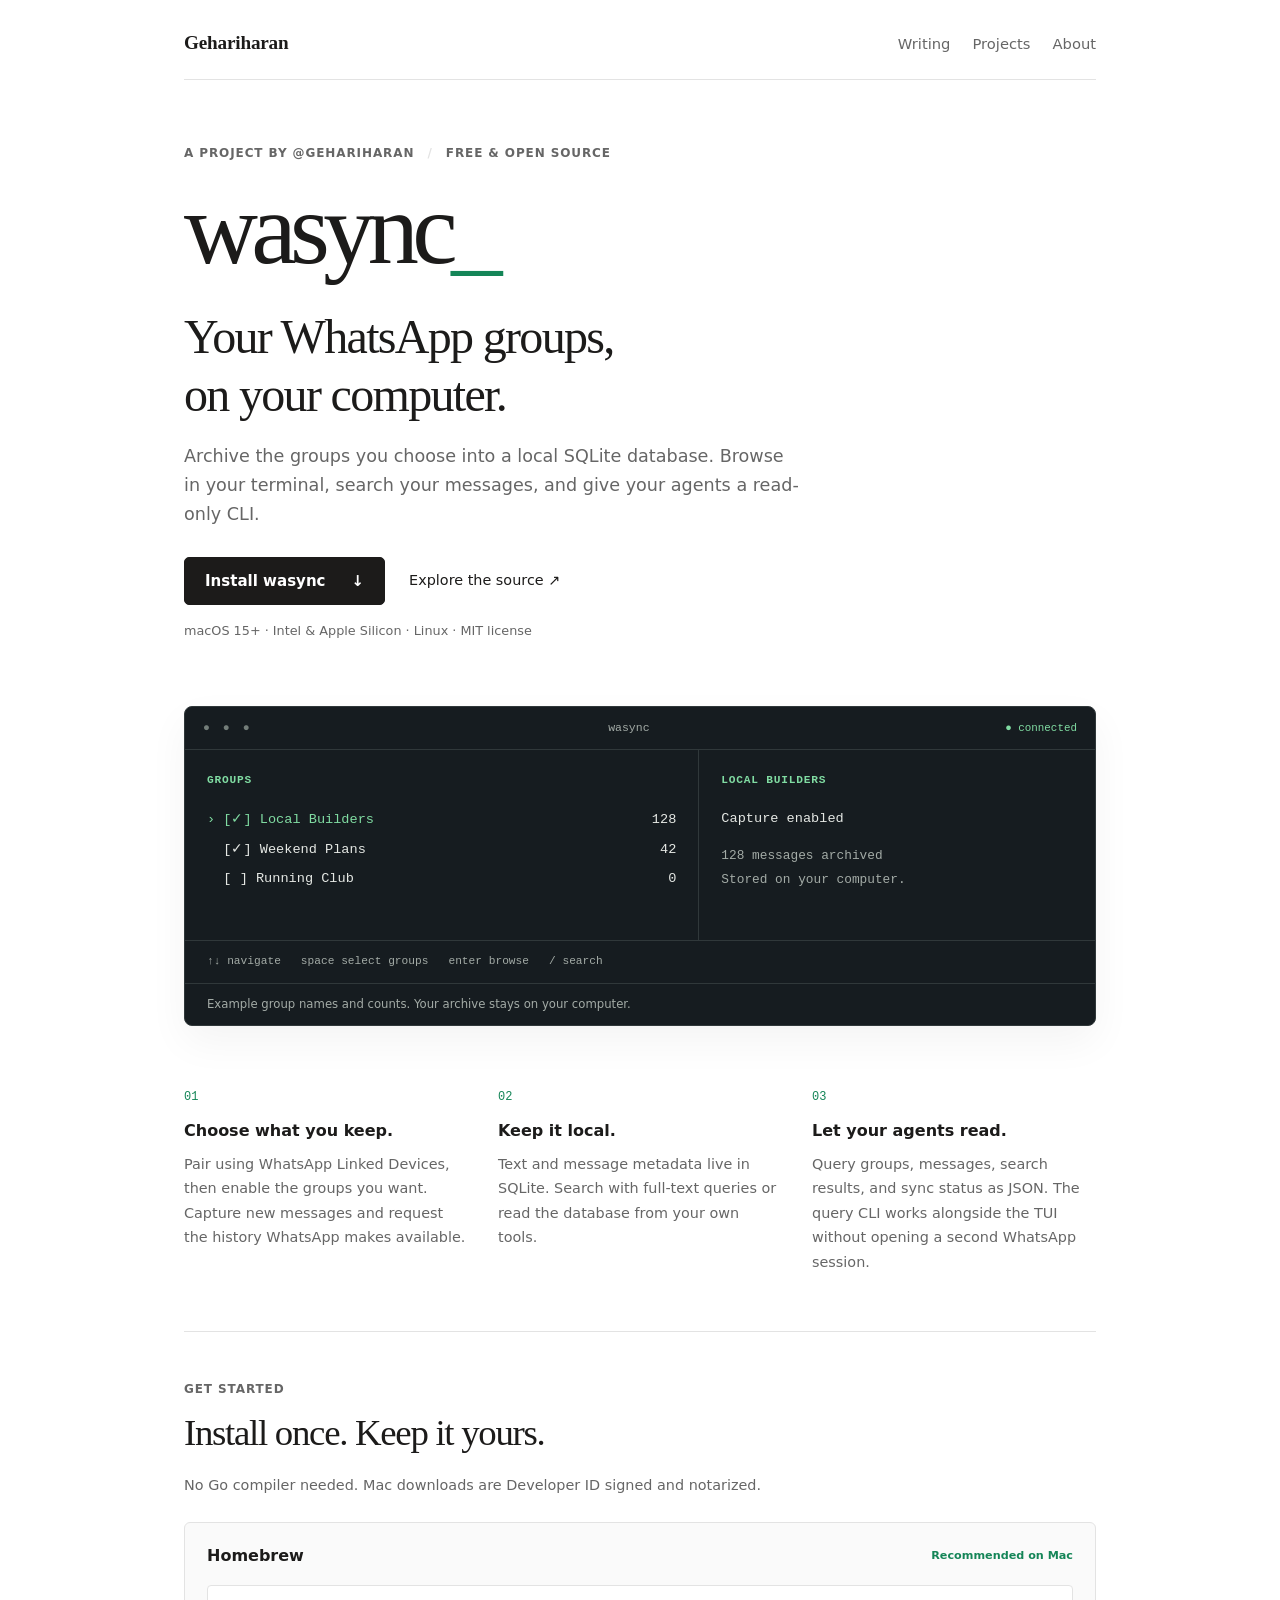
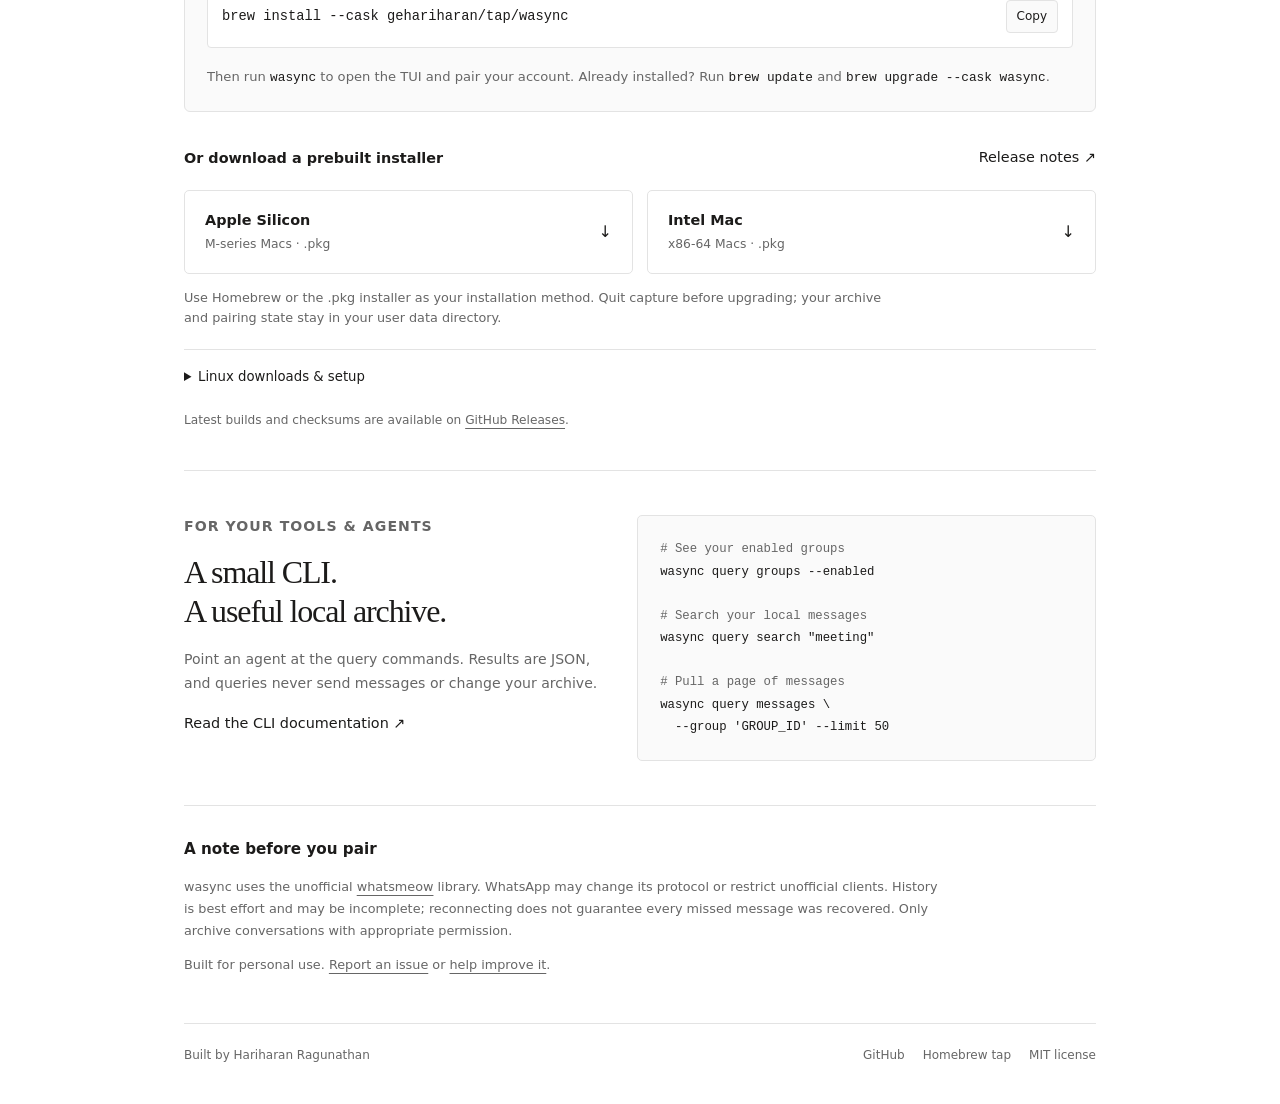
==== website/public/wasync/index.html @ 5533ce3b "Open source wasync with public installers and a Cloudflare product page" ====
<!doctype html>
<html lang="en">
<head>
  <meta charset="utf-8">
  <meta name="viewport" content="width=device-width, initial-scale=1">
  <meta name="description" content="Archive selected WhatsApp groups locally. Browse with a terminal UI, search SQLite, and query messages with a read-only CLI for agents. Free and open source.">
  <meta property="og:title" content="wasync — Your WhatsApp groups, on your computer">
  <meta property="og:description" content="A local WhatsApp archive with a terminal UI and a read-only CLI for agents. Download signed Mac installers or install with Homebrew.">
  <meta property="og:url" content="https://gehariharan.com/wasync/">
  <meta name="theme-color" content="#16181c">
  <link rel="canonical" href="https://gehariharan.com/wasync/">
  <link rel="icon" href="https://gehariharan.com/favicon.png">
  <link rel="stylesheet" href="./style.css">
  <script src="./app.js" defer></script>
  <title>wasync — WhatsApp TUI &amp; CLI · Gehariharan</title>
</head>
<body>
  <div class="page">
    <header><nav aria-label="Main navigation">
      <a class="wordmark" href="https://gehariharan.com/">Gehariharan</a>
      <div class="nav-links"><a href="https://gehariharan.com/blog/">Writing</a><a href="https://gehariharan.com/projects/">Projects</a><a href="https://gehariharan.com/about/">About</a></div>
    </nav></header>
    <main>
      <section class="hero" aria-labelledby="title">
        <p class="eyebrow">A project by @gehariharan <span aria-hidden="true">/</span> Free &amp; open source</p>
        <h1 id="title">wasync<span class="cursor" aria-hidden="true">_</span></h1>
        <h2 class="tagline">Your WhatsApp groups,<br>on your computer.</h2>
        <p class="intro">Archive the groups you choose into a local SQLite database. Browse in your terminal, search your messages, and give your agents a read-only CLI.</p>
        <div class="actions"><a class="button" href="#install">Install wasync <span aria-hidden="true">↓</span></a><a class="text-link" href="https://github.com/gehariharan/WhatsappTuiCli">Explore the source <span aria-hidden="true">↗</span></a></div>
        <p class="fine">macOS 15+ · Intel &amp; Apple Silicon · Linux · MIT license</p>
      </section>

      <figure class="terminal" aria-label="Illustrative wasync terminal interface">
        <div class="terminal-bar"><span class="window-dots" aria-hidden="true">● ● ●</span><span>wasync</span><span class="connected">● connected</span></div>
        <div class="terminal-body">
          <div class="terminal-groups"><p class="terminal-label">GROUPS</p><p><span class="selected">› [✓] Local Builders</span><span>128</span></p><p><span>&nbsp; [✓] Weekend Plans</span><span>42</span></p><p><span>&nbsp; [&nbsp;] Running Club</span><span>0</span></p></div>
          <div class="terminal-details"><p class="terminal-label">LOCAL BUILDERS</p><p>Capture enabled</p><p class="terminal-muted">128 messages archived<br>Stored on your computer.</p></div>
        </div>
        <div class="terminal-bottom">↑↓ navigate <span>space select groups</span><span>enter browse</span><span>/ search</span></div>
        <figcaption>Example group names and counts. Your archive stays on your computer.</figcaption>
      </figure>

      <section class="features" aria-label="What wasync does">
        <div><span class="section-number">01</span><h3>Choose what you keep.</h3><p>Pair using WhatsApp Linked Devices, then enable the groups you want. Capture new messages and request the history WhatsApp makes available.</p></div>
        <div><span class="section-number">02</span><h3>Keep it local.</h3><p>Text and message metadata live in SQLite. Search with full-text queries or read the database from your own tools.</p></div>
        <div><span class="section-number">03</span><h3>Let your agents read.</h3><p>Query groups, messages, search results, and sync status as JSON. The query CLI works alongside the TUI without opening a second WhatsApp session.</p></div>
      </section>

      <section class="install-section" id="install" aria-labelledby="install-title">
        <div class="section-heading"><p class="eyebrow">Get started</p><h2 id="install-title">Install once. Keep it yours.</h2><p>No Go compiler needed. Mac downloads are Developer ID signed and notarized.</p></div>
        <div class="install-card">
          <div class="card-heading"><h3>Homebrew</h3><span class="badge">Recommended on Mac</span></div>
          <div class="command"><code id="install-command">brew install --cask gehariharan/tap/wasync</code><button type="button" class="copy" data-copy="install-command" aria-label="Copy Homebrew install command">Copy</button></div>
          <p>Then run <code>wasync</code> to open the TUI and pair your account. Already installed? Run <code>brew update</code> and <code>brew upgrade --cask wasync</code>.</p>
        </div>
        <div class="download-heading"><h3>Or download a prebuilt installer</h3><a id="release-link" class="text-link" href="https://github.com/gehariharan/WhatsappTuiCli/releases">Release notes ↗</a></div>
        <div class="downloads">
          <a class="download" href="./download/darwin-arm64"><span><strong>Apple Silicon</strong><small>M-series Macs · .pkg</small></span><span aria-hidden="true">↓</span></a>
          <a class="download" href="./download/darwin-amd64"><span><strong>Intel Mac</strong><small>x86-64 Macs · .pkg</small></span><span aria-hidden="true">↓</span></a>
        </div>
        <p class="fine download-note">Use Homebrew or the .pkg installer as your installation method. Quit capture before upgrading; your archive and pairing state stay in your user data directory.</p>
        <details><summary>Linux downloads &amp; setup</summary><p><a href="./download/linux-amd64">Linux x86-64 ↓</a> · <a href="./download/linux-arm64">Linux ARM64 ↓</a> · glibc 2.35 or newer</p><p>Extract the archive and install the executable on your PATH:</p><pre><code>mkdir -p "$HOME/.local/bin"
install -m 755 wasync "$HOME/.local/bin/wasync"
wasync</code></pre></details>
        <p class="release-status" id="release-status" aria-live="polite">Latest builds and checksums are available on <a href="https://github.com/gehariharan/WhatsappTuiCli/releases">GitHub Releases</a>.</p>
        <p id="copy-status" class="sr-only" aria-live="polite"></p>
      </section>

      <section class="agent-section" aria-labelledby="agents-title">
        <div><p class="eyebrow">For your tools &amp; agents</p><h2 id="agents-title">A small CLI.<br>A useful local archive.</h2><p>Point an agent at the query commands. Results are JSON, and queries never send messages or change your archive.</p><a class="text-link" href="https://github.com/gehariharan/WhatsappTuiCli#agent-cli-queries">Read the CLI documentation ↗</a></div>
        <pre><code><span class="code-comment"># See your enabled groups</span>
wasync query groups --enabled

<span class="code-comment"># Search your local messages</span>
wasync query search "meeting"

<span class="code-comment"># Pull a page of messages</span>
wasync query messages \
  --group 'GROUP_ID' --limit 50</code></pre>
      </section>

      <section class="notes" aria-labelledby="notes-title"><h2 id="notes-title">A note before you pair</h2><p>wasync uses the unofficial <a href="https://github.com/tulir/whatsmeow">whatsmeow</a> library. WhatsApp may change its protocol or restrict unofficial clients. History is best effort and may be incomplete; reconnecting does not guarantee every missed message was recovered. Only archive conversations with appropriate permission.</p><p>Built for personal use. <a href="https://github.com/gehariharan/WhatsappTuiCli/issues">Report an issue</a> or <a href="https://github.com/gehariharan/WhatsappTuiCli">help improve it</a>.</p></section>
    </main>
    <footer><span>Built by <a href="https://gehariharan.com/about/">Hariharan Ragunathan</a></span><div><a href="https://github.com/gehariharan/WhatsappTuiCli">GitHub</a><a href="https://github.com/gehariharan/homebrew-tap">Homebrew tap</a><a href="https://github.com/gehariharan/WhatsappTuiCli/blob/main/LICENSE">MIT license</a></div></footer>
  </div>
</body>
</html>
---- website/public/wasync/style.css ----
:root{color-scheme:light dark;--bg:#fff;--fg:#1c1b1a;--muted:#666;--border:#e3e3e3;--card:#fafafa;--green:#148557;--terminal:#161c20;--terminal-fg:#e5e8e4;--terminal-muted:#a3aba6}
@media(prefers-color-scheme:dark){:root{--bg:#16181c;--fg:#f2f1ee;--muted:#a5a59f;--border:#2b2d31;--card:#1b1d21;--green:#68d59b;--terminal:#111619}}
*{box-sizing:border-box}html{background:var(--bg);scroll-behavior:smooth;scroll-padding-top:24px}body{margin:0;background:var(--bg);color:var(--fg);font-family:Inter,ui-sans-serif,system-ui,sans-serif;line-height:1.6}a{color:inherit;text-underline-offset:4px}button,a{-webkit-tap-highlight-color:transparent}a:focus-visible,button:focus-visible,summary:focus-visible{outline:2px solid var(--green);outline-offset:5px}.page{max-width:960px;margin:auto;padding:28px 24px 40px}nav{display:flex;justify-content:space-between;align-items:center;gap:24px;border-bottom:1px solid var(--border);padding-bottom:20px}.wordmark{font-family:Georgia,serif;font-size:1.2rem;font-weight:700;text-decoration:none;letter-spacing:-.01em}.nav-links{display:flex;gap:22px}.nav-links a{font-size:.92rem;color:var(--muted);font-weight:500;text-decoration:none}.nav-links a:hover,.text-link:hover{color:var(--green)}.hero{padding:64px 0 36px;max-width:740px}.eyebrow{font-size:.75rem;letter-spacing:.075em;color:var(--muted);text-transform:uppercase;font-weight:600}.eyebrow span{padding:0 8px;color:var(--border)}h1,h2,h3,p{margin-top:0}h1{font-family:Georgia,serif;font-size:clamp(4rem,12vw,6.4rem);letter-spacing:-.065em;line-height:1.05;font-weight:400;margin-bottom:26px}.cursor{color:var(--green)}h2{font-family:Georgia,serif;font-weight:400;letter-spacing:-.035em;line-height:1.2;font-size:2.3rem;margin-bottom:18px}.tagline{font-size:clamp(2rem,5.5vw,3rem)}.intro{color:var(--muted);max-width:620px;font-size:1.1rem;line-height:1.65}.actions{display:flex;align-items:center;flex-wrap:wrap;gap:24px;margin:28px 0 16px}.button{display:inline-flex;justify-content:center;align-items:center;gap:26px;border:1px solid var(--fg);border-radius:5px;background:var(--fg);color:var(--bg);font-size:.94rem;font-weight:600;text-decoration:none;padding:11px 20px}.button:hover{opacity:.86}.text-link{font-size:.9rem;text-decoration:none}.fine{font-size:.8rem;color:var(--muted);line-height:1.6}.terminal{margin:16px 0 56px;border-radius:8px;background:var(--terminal);color:var(--terminal-fg);border:1px solid #30383a;box-shadow:0 16px 40px #0000000c;min-width:0;font-family:ui-monospace,SFMono-Regular,Consolas,monospace}.terminal-bar{display:flex;justify-content:space-between;align-items:center;gap:10px;color:var(--terminal-muted);border-bottom:1px solid #30383a;padding:12px 18px;font-size:.72rem}.window-dots{letter-spacing:3px;color:#737d79}.connected{color:#80dca2;font-size:.68rem}.terminal-body{display:grid;grid-template-columns:minmax(0,1.3fr) minmax(0,1fr);min-height:190px;font-size:.85rem}.terminal-groups,.terminal-details{min-width:0;padding:22px}.terminal-groups{border-right:1px solid #30383a}.terminal-groups p:not(.terminal-label){display:flex;justify-content:space-between;gap:12px;line-height:1.8;margin-bottom:5px}.terminal-groups p span:first-child{overflow-wrap:anywhere}.selected{color:#80dca2}.terminal-label{font-size:.7rem;letter-spacing:.07em;font-weight:600;color:#80dca2;margin-bottom:18px}.terminal-muted{color:var(--terminal-muted);line-height:1.9;font-size:.8rem}.terminal-bottom{display:flex;flex-wrap:wrap;gap:20px;color:var(--terminal-muted);border-top:1px solid #30383a;padding:12px 22px;font-size:.7rem}.terminal figcaption{border-top:1px solid #30383a;color:var(--terminal-muted);font-family:Inter,ui-sans-serif,system-ui,sans-serif;font-size:.73rem;padding:11px 22px}.features{display:grid;grid-template-columns:repeat(3,minmax(0,1fr));gap:30px;border-bottom:1px solid var(--border);padding-bottom:42px}.features>div{min-width:0}.section-number{font-family:ui-monospace,monospace;font-size:.75rem;color:var(--green)}h3{font-size:1rem;line-height:1.4;margin:12px 0 10px;font-weight:600}.features p,.section-heading>p:last-child,.install-card>p,.agent-section p,.notes p{font-size:.9rem;color:var(--muted);line-height:1.7}.install-section{padding:48px 0 40px;border-bottom:1px solid var(--border)}.section-heading{max-width:680px}.install-card{margin:24px 0;background:var(--card);border:1px solid var(--border);border-radius:6px;padding:22px}.card-heading{display:flex;align-items:center;justify-content:space-between;gap:14px;flex-wrap:wrap}.card-heading h3{margin:0}.badge{font-size:.7rem;color:var(--green);font-weight:600}.command{display:flex;align-items:center;gap:16px;margin:18px 0;border:1px solid var(--border);border-radius:4px;padding:14px;background:var(--bg);min-width:0}.command code{flex:1;min-width:0;overflow-wrap:anywhere;word-break:break-word;font-size:.86rem}.copy{border:1px solid var(--border);background:var(--card);color:var(--fg);border-radius:4px;padding:6px 10px;font:inherit;font-size:.75rem;cursor:pointer}.copy:hover{border-color:var(--fg)}.install-card>p{margin:0;font-size:.82rem}.install-card p code{font-size:.8rem;color:var(--fg);overflow-wrap:anywhere}.download-heading{display:flex;justify-content:space-between;align-items:center;gap:16px}.download-heading h3{font-size:.9rem}.downloads{display:grid;grid-template-columns:repeat(2,minmax(0,1fr));gap:14px;margin:12px 0}.download{display:flex;align-items:center;justify-content:space-between;gap:20px;text-decoration:none;border:1px solid var(--border);border-radius:5px;padding:18px 20px;min-width:0}.download:hover{border-color:var(--fg);background:var(--card)}.download>span{min-width:0}.download strong,.download small{display:block;overflow-wrap:anywhere}.download strong{font-size:.9rem;font-weight:600}.download small{font-size:.77rem;color:var(--muted);margin-top:3px}.download-note{max-width:720px;margin:14px 0 20px}details{border-top:1px solid var(--border);padding:16px 0;font-size:.83rem;color:var(--muted)}summary{color:var(--fg);cursor:pointer;font-weight:500}details p{margin:14px 0}.release-status{font-size:.76rem;color:var(--muted);margin:8px 0 0}.agent-section{padding:44px 0;display:grid;grid-template-columns:minmax(0,1fr) minmax(0,1.1fr);gap:36px;border-bottom:1px solid var(--border)}.agent-section>div,.agent-section pre{min-width:0}.agent-section h2{font-size:2rem}.agent-section p{font-size:.88rem}pre{font-size:.77rem;background:var(--card);padding:22px;border:1px solid var(--border);border-radius:5px;line-height:1.8;overflow-x:auto;max-width:100%;margin:0}.code-comment{color:var(--muted)}.notes{padding:34px 0 14px;max-width:760px}.notes h2{font-family:Inter,ui-sans-serif,system-ui,sans-serif;font-size:.95rem;font-weight:600;letter-spacing:0}.notes p{font-size:.8rem}footer{display:flex;justify-content:space-between;align-items:center;gap:20px;flex-wrap:wrap;border-top:1px solid var(--border);padding-top:22px;margin-top:20px;font-size:.75rem;color:var(--muted)}footer div{display:flex;gap:18px;flex-wrap:wrap}footer a{text-decoration:none}.sr-only{position:absolute;width:1px;height:1px;padding:0;margin:-1px;overflow:hidden;clip:rect(0,0,0,0);white-space:nowrap;border:0}
@media(max-width:680px){.page{padding:20px 20px 28px}.nav-links{gap:16px}.nav-links a{font-size:.8rem}.hero{padding-top:44px}.eyebrow{font-size:.66rem}.features{grid-template-columns:minmax(0,1fr);gap:14px}.features h3{margin-top:5px}.features p{margin-bottom:8px}.agent-section{grid-template-columns:minmax(0,1fr);gap:20px}.terminal-body{font-size:.72rem}.terminal-groups,.terminal-details{padding:16px 12px}.terminal-bottom{gap:12px;padding:12px}.terminal figcaption{padding:12px}.terminal-muted{font-size:.7rem}.install-card{padding:18px}.command{padding:12px;gap:10px}.command code{font-size:.74rem}.download{padding:14px}.download-heading{align-items:baseline}.download-heading .text-link{font-size:.77rem;white-space:nowrap}h2{font-size:1.9rem}.download small{font-size:.7rem}.features,.install-section,.agent-section{padding-bottom:32px}}
@media(max-width:400px){.nav-links{gap:12px}.wordmark{font-size:1.05rem}.terminal-body{grid-template-columns:minmax(0,1fr)}.terminal-groups{border-right:0}.terminal-details{border-top:1px solid #30383a}.terminal-details p{margin-bottom:8px}.terminal-groups p span:first-child{overflow-wrap:normal}.downloads{grid-template-columns:minmax(0,1fr)}.eyebrow span{padding:0 3px}}
@media(prefers-reduced-motion:reduce){html{scroll-behavior:auto}}
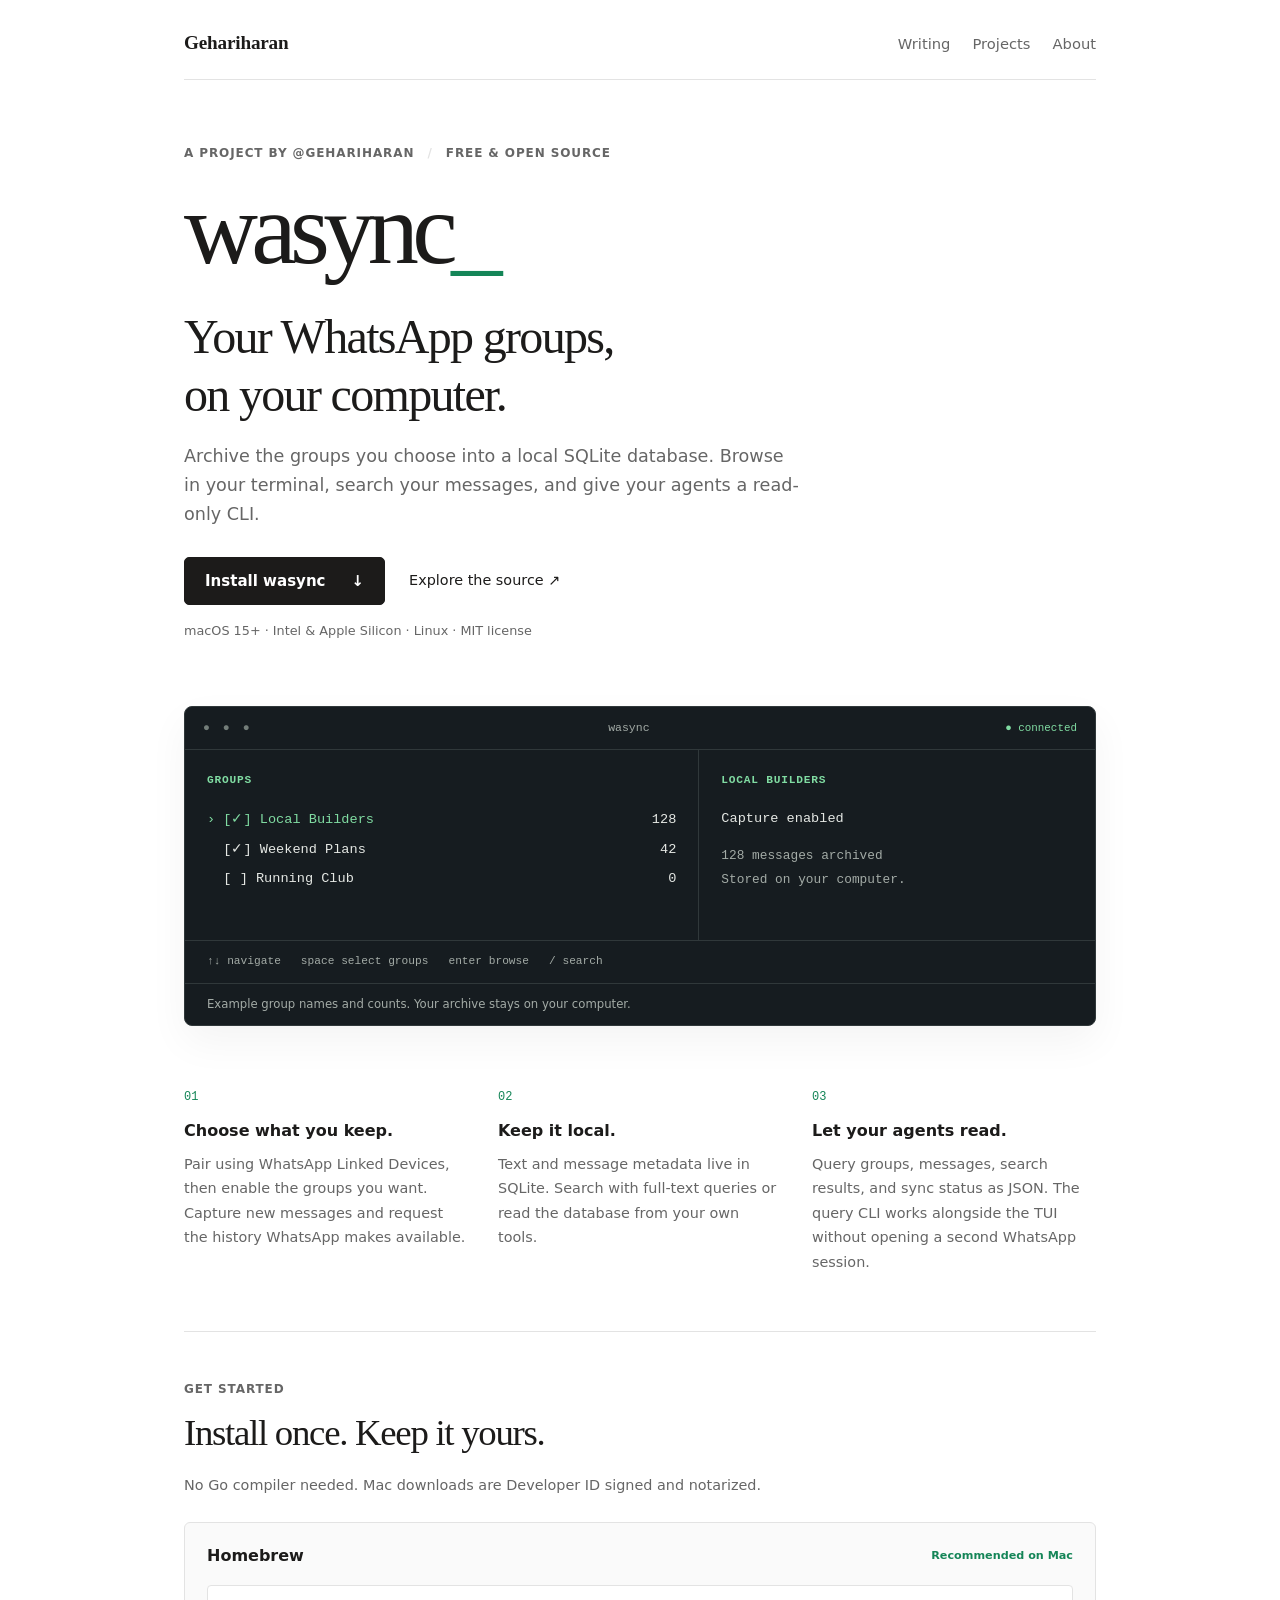
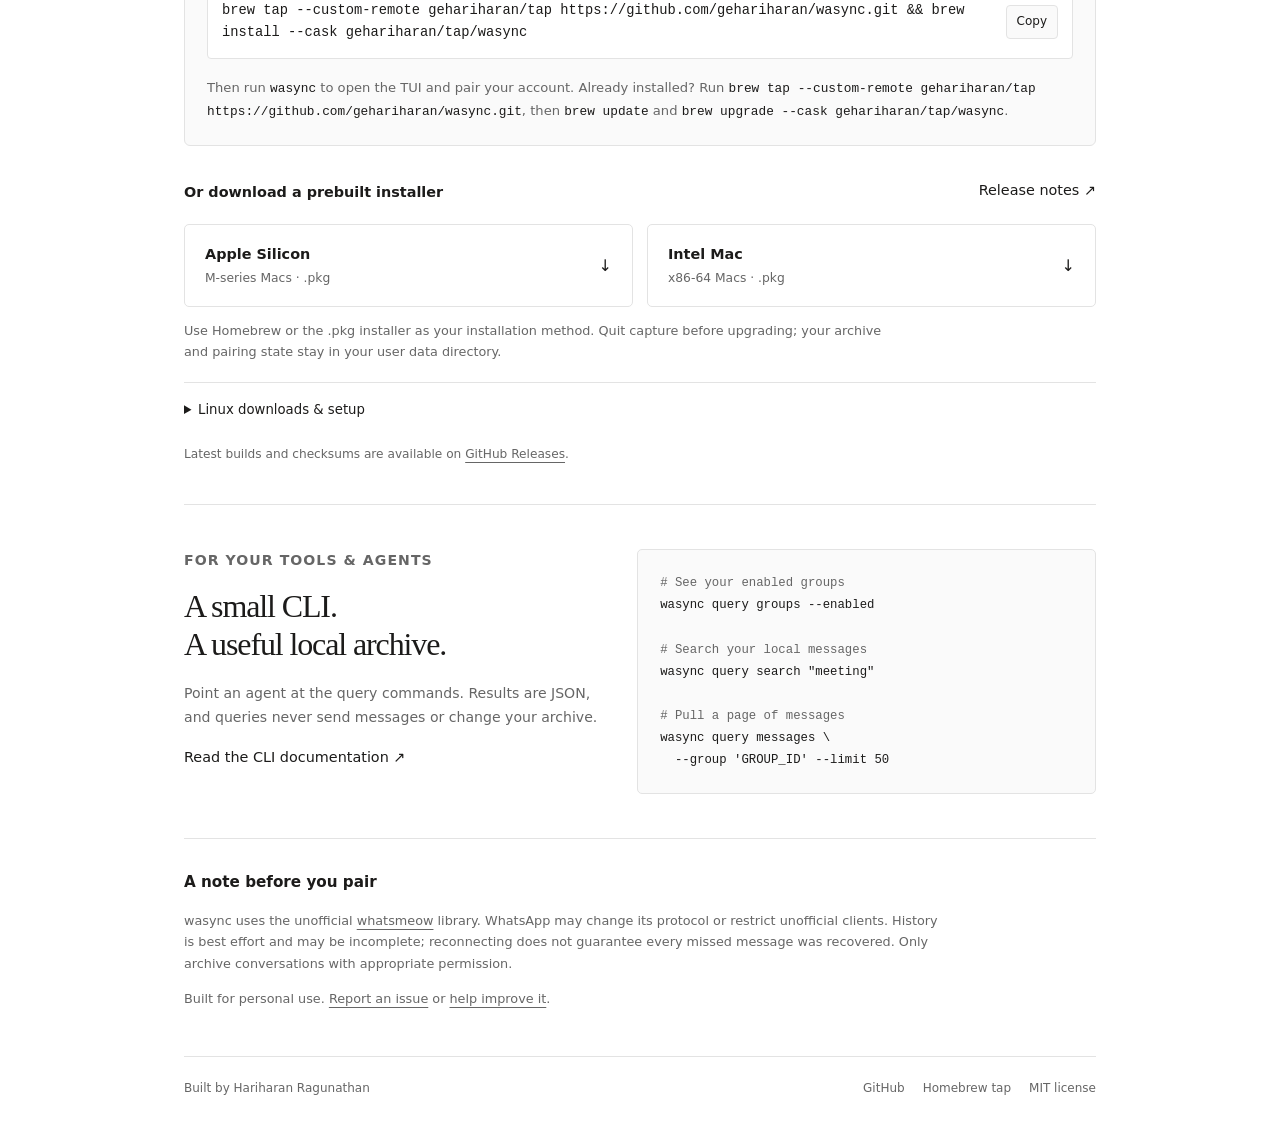
==== commit 00444df5: "no-mistakes(review): Fix consolidated releases and AXI safety defects" ====
--- a/website/public/wasync/index.html
+++ b/website/public/wasync/index.html
@@ -26,7 +26,7 @@
         <h1 id="title">wasync<span class="cursor" aria-hidden="true">_</span></h1>
         <h2 class="tagline">Your WhatsApp groups,<br>on your computer.</h2>
         <p class="intro">Archive the groups you choose into a local SQLite database. Browse in your terminal, search your messages, and give your agents a read-only CLI.</p>
-        <div class="actions"><a class="button" href="#install">Install wasync <span aria-hidden="true">↓</span></a><a class="text-link" href="https://github.com/gehariharan/WhatsappTuiCli">Explore the source <span aria-hidden="true">↗</span></a></div>
+        <div class="actions"><a class="button" href="#install">Install wasync <span aria-hidden="true">↓</span></a><a class="text-link" href="https://github.com/gehariharan/wasync">Explore the source <span aria-hidden="true">↗</span></a></div>
         <p class="fine">macOS 15+ · Intel &amp; Apple Silicon · Linux · MIT license</p>
       </section>
 
@@ -50,10 +50,10 @@
         <div class="section-heading"><p class="eyebrow">Get started</p><h2 id="install-title">Install once. Keep it yours.</h2><p>No Go compiler needed. Mac downloads are Developer ID signed and notarized.</p></div>
         <div class="install-card">
           <div class="card-heading"><h3>Homebrew</h3><span class="badge">Recommended on Mac</span></div>
-          <div class="command"><code id="install-command">brew install --cask gehariharan/tap/wasync</code><button type="button" class="copy" data-copy="install-command" aria-label="Copy Homebrew install command">Copy</button></div>
-          <p>Then run <code>wasync</code> to open the TUI and pair your account. Already installed? Run <code>brew update</code> and <code>brew upgrade --cask wasync</code>.</p>
+          <div class="command"><code id="install-command">brew tap --custom-remote gehariharan/tap https://github.com/gehariharan/wasync.git &amp;&amp; brew install --cask gehariharan/tap/wasync</code><button type="button" class="copy" data-copy="install-command" aria-label="Copy Homebrew install command">Copy</button></div>
+          <p>Then run <code>wasync</code> to open the TUI and pair your account. Already installed? Run <code>brew tap --custom-remote gehariharan/tap https://github.com/gehariharan/wasync.git</code>, then <code>brew update</code> and <code>brew upgrade --cask gehariharan/tap/wasync</code>.</p>
         </div>
-        <div class="download-heading"><h3>Or download a prebuilt installer</h3><a id="release-link" class="text-link" href="https://github.com/gehariharan/WhatsappTuiCli/releases">Release notes ↗</a></div>
+        <div class="download-heading"><h3>Or download a prebuilt installer</h3><a id="release-link" class="text-link" href="https://github.com/gehariharan/wasync/releases">Release notes ↗</a></div>
         <div class="downloads">
           <a class="download" href="./download/darwin-arm64"><span><strong>Apple Silicon</strong><small>M-series Macs · .pkg</small></span><span aria-hidden="true">↓</span></a>
           <a class="download" href="./download/darwin-amd64"><span><strong>Intel Mac</strong><small>x86-64 Macs · .pkg</small></span><span aria-hidden="true">↓</span></a>
@@ -61,13 +61,14 @@
         <p class="fine download-note">Use Homebrew or the .pkg installer as your installation method. Quit capture before upgrading; your archive and pairing state stay in your user data directory.</p>
         <details><summary>Linux downloads &amp; setup</summary><p><a href="./download/linux-amd64">Linux x86-64 ↓</a> · <a href="./download/linux-arm64">Linux ARM64 ↓</a> · glibc 2.35 or newer</p><p>Extract the archive and install the executable on your PATH:</p><pre><code>mkdir -p "$HOME/.local/bin"
 install -m 755 wasync "$HOME/.local/bin/wasync"
+export PATH="$HOME/.local/bin:$PATH"
 wasync</code></pre></details>
-        <p class="release-status" id="release-status" aria-live="polite">Latest builds and checksums are available on <a href="https://github.com/gehariharan/WhatsappTuiCli/releases">GitHub Releases</a>.</p>
+        <p class="release-status" id="release-status" aria-live="polite">Latest builds and checksums are available on <a href="https://github.com/gehariharan/wasync/releases">GitHub Releases</a>.</p>
         <p id="copy-status" class="sr-only" aria-live="polite"></p>
       </section>
 
       <section class="agent-section" aria-labelledby="agents-title">
-        <div><p class="eyebrow">For your tools &amp; agents</p><h2 id="agents-title">A small CLI.<br>A useful local archive.</h2><p>Point an agent at the query commands. Results are JSON, and queries never send messages or change your archive.</p><a class="text-link" href="https://github.com/gehariharan/WhatsappTuiCli#agent-cli-queries">Read the CLI documentation ↗</a></div>
+        <div><p class="eyebrow">For your tools &amp; agents</p><h2 id="agents-title">A small CLI.<br>A useful local archive.</h2><p>Point an agent at the query commands. Results are JSON, and queries never send messages or change your archive.</p><a class="text-link" href="https://github.com/gehariharan/wasync#agent-cli-queries">Read the CLI documentation ↗</a></div>
         <pre><code><span class="code-comment"># See your enabled groups</span>
 wasync query groups --enabled
 
@@ -79,9 +80,9 @@
   --group 'GROUP_ID' --limit 50</code></pre>
       </section>
 
-      <section class="notes" aria-labelledby="notes-title"><h2 id="notes-title">A note before you pair</h2><p>wasync uses the unofficial <a href="https://github.com/tulir/whatsmeow">whatsmeow</a> library. WhatsApp may change its protocol or restrict unofficial clients. History is best effort and may be incomplete; reconnecting does not guarantee every missed message was recovered. Only archive conversations with appropriate permission.</p><p>Built for personal use. <a href="https://github.com/gehariharan/WhatsappTuiCli/issues">Report an issue</a> or <a href="https://github.com/gehariharan/WhatsappTuiCli">help improve it</a>.</p></section>
+      <section class="notes" aria-labelledby="notes-title"><h2 id="notes-title">A note before you pair</h2><p>wasync uses the unofficial <a href="https://github.com/tulir/whatsmeow">whatsmeow</a> library. WhatsApp may change its protocol or restrict unofficial clients. History is best effort and may be incomplete; reconnecting does not guarantee every missed message was recovered. Only archive conversations with appropriate permission.</p><p>Built for personal use. <a href="https://github.com/gehariharan/wasync/issues">Report an issue</a> or <a href="https://github.com/gehariharan/wasync">help improve it</a>.</p></section>
     </main>
-    <footer><span>Built by <a href="https://gehariharan.com/about/">Hariharan Ragunathan</a></span><div><a href="https://github.com/gehariharan/WhatsappTuiCli">GitHub</a><a href="https://github.com/gehariharan/homebrew-tap">Homebrew tap</a><a href="https://github.com/gehariharan/WhatsappTuiCli/blob/main/LICENSE">MIT license</a></div></footer>
+    <footer><span>Built by <a href="https://gehariharan.com/about/">Hariharan Ragunathan</a></span><div><a href="https://github.com/gehariharan/wasync">GitHub</a><a href="https://github.com/gehariharan/wasync/tree/main/Formula">Homebrew tap</a><a href="https://github.com/gehariharan/wasync/blob/main/LICENSE">MIT license</a></div></footer>
   </div>
 </body>
 </html>
